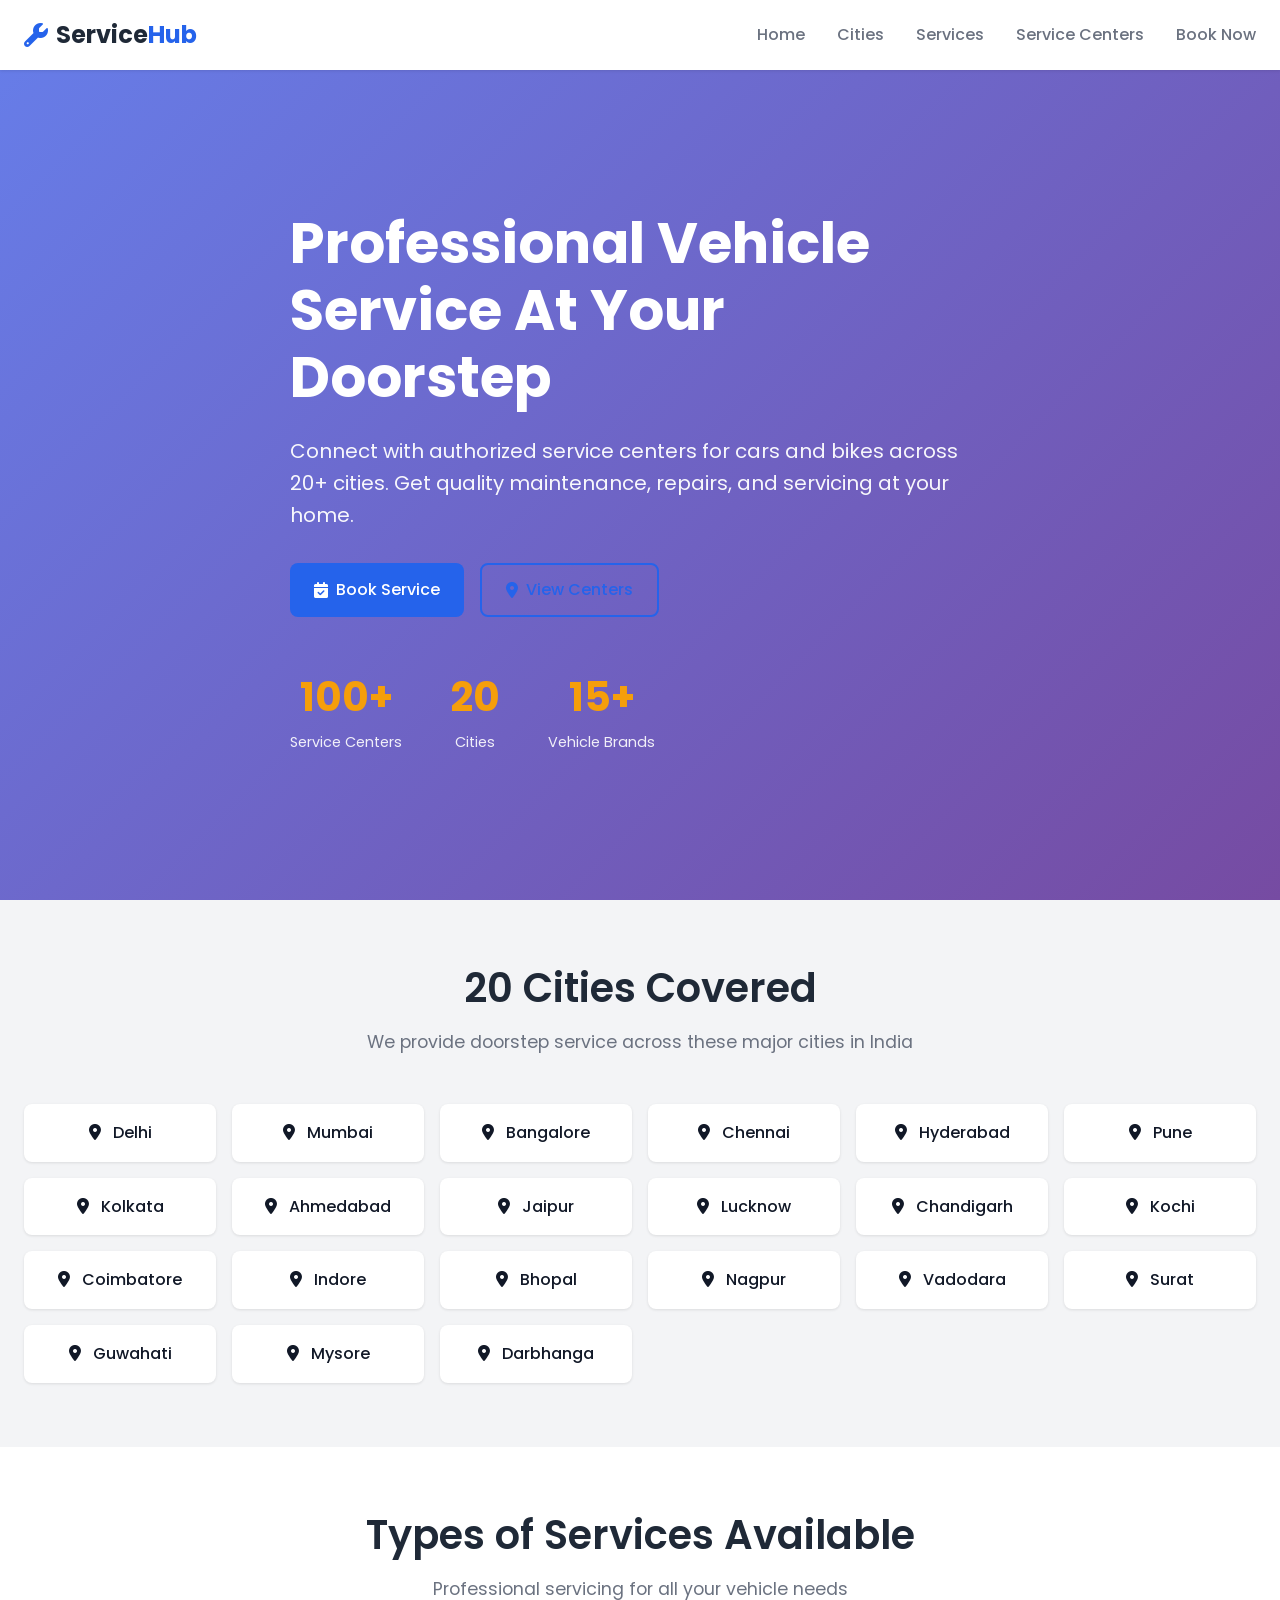
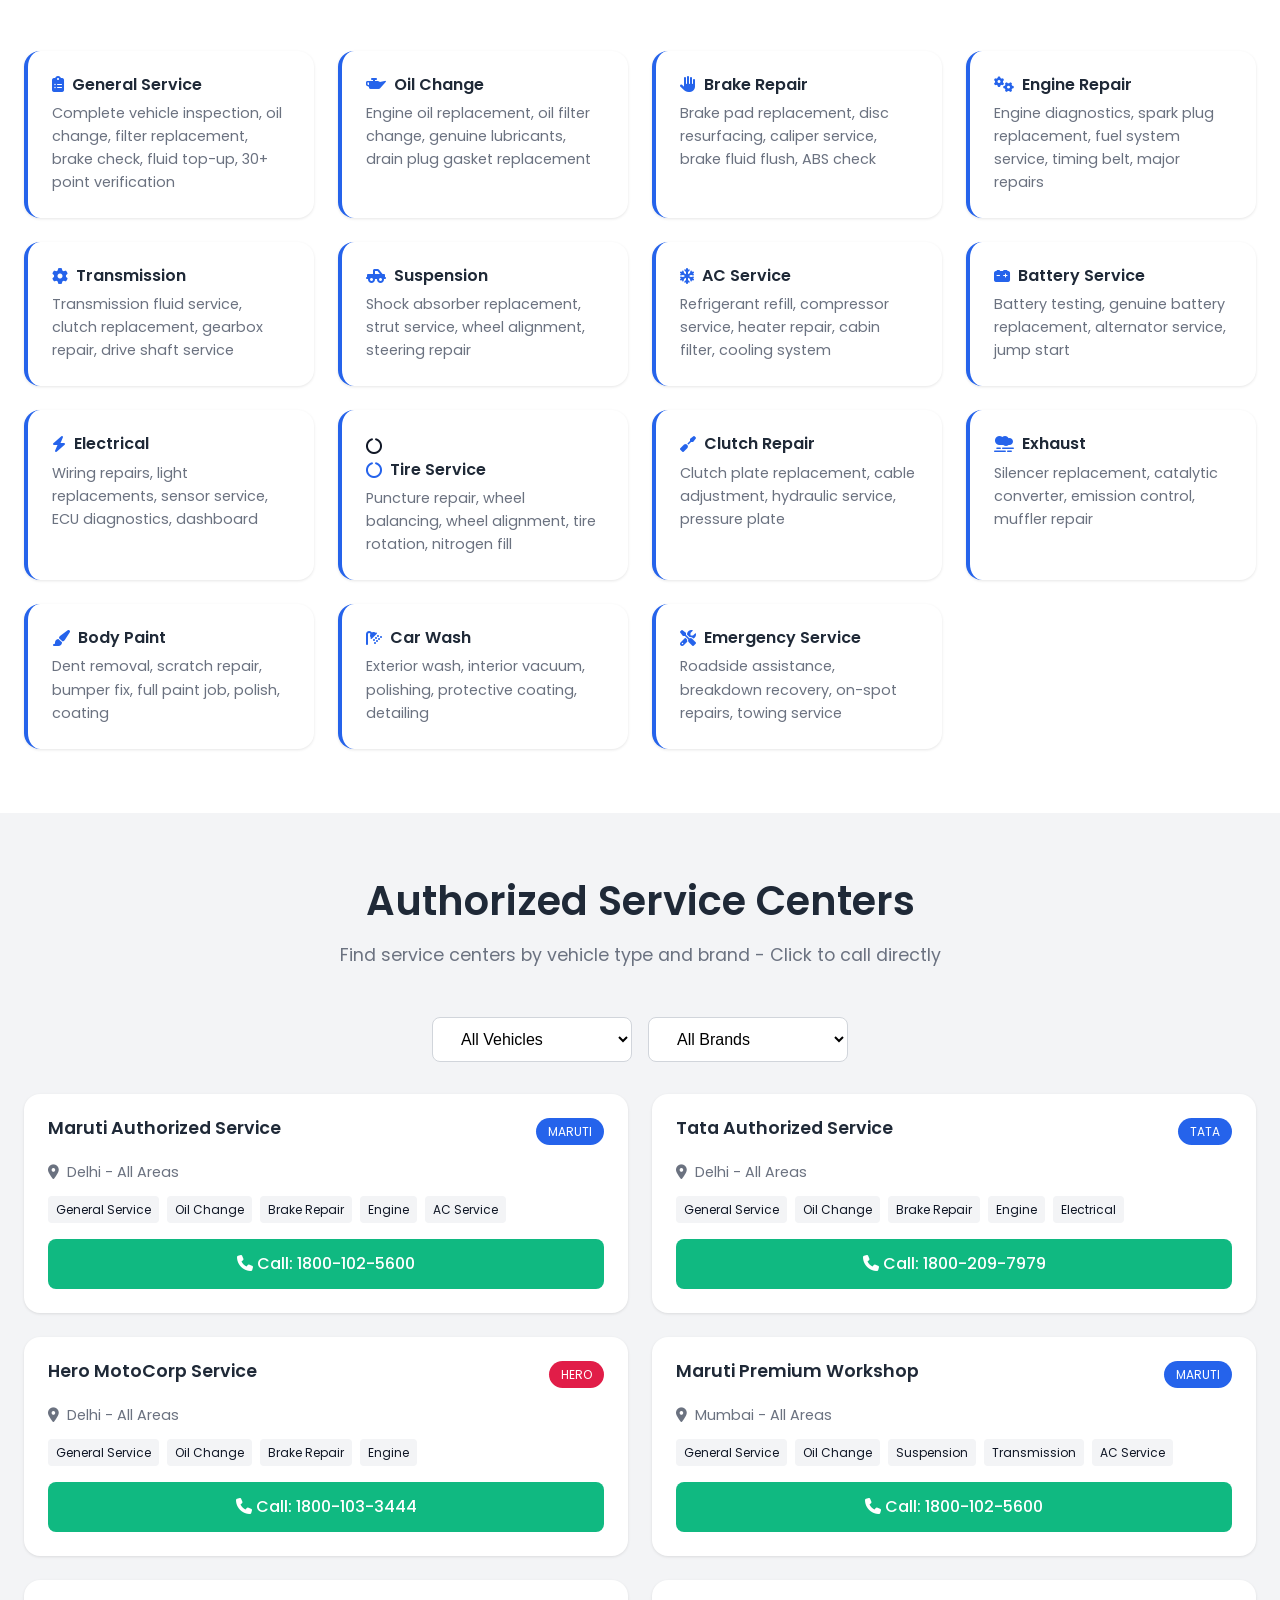
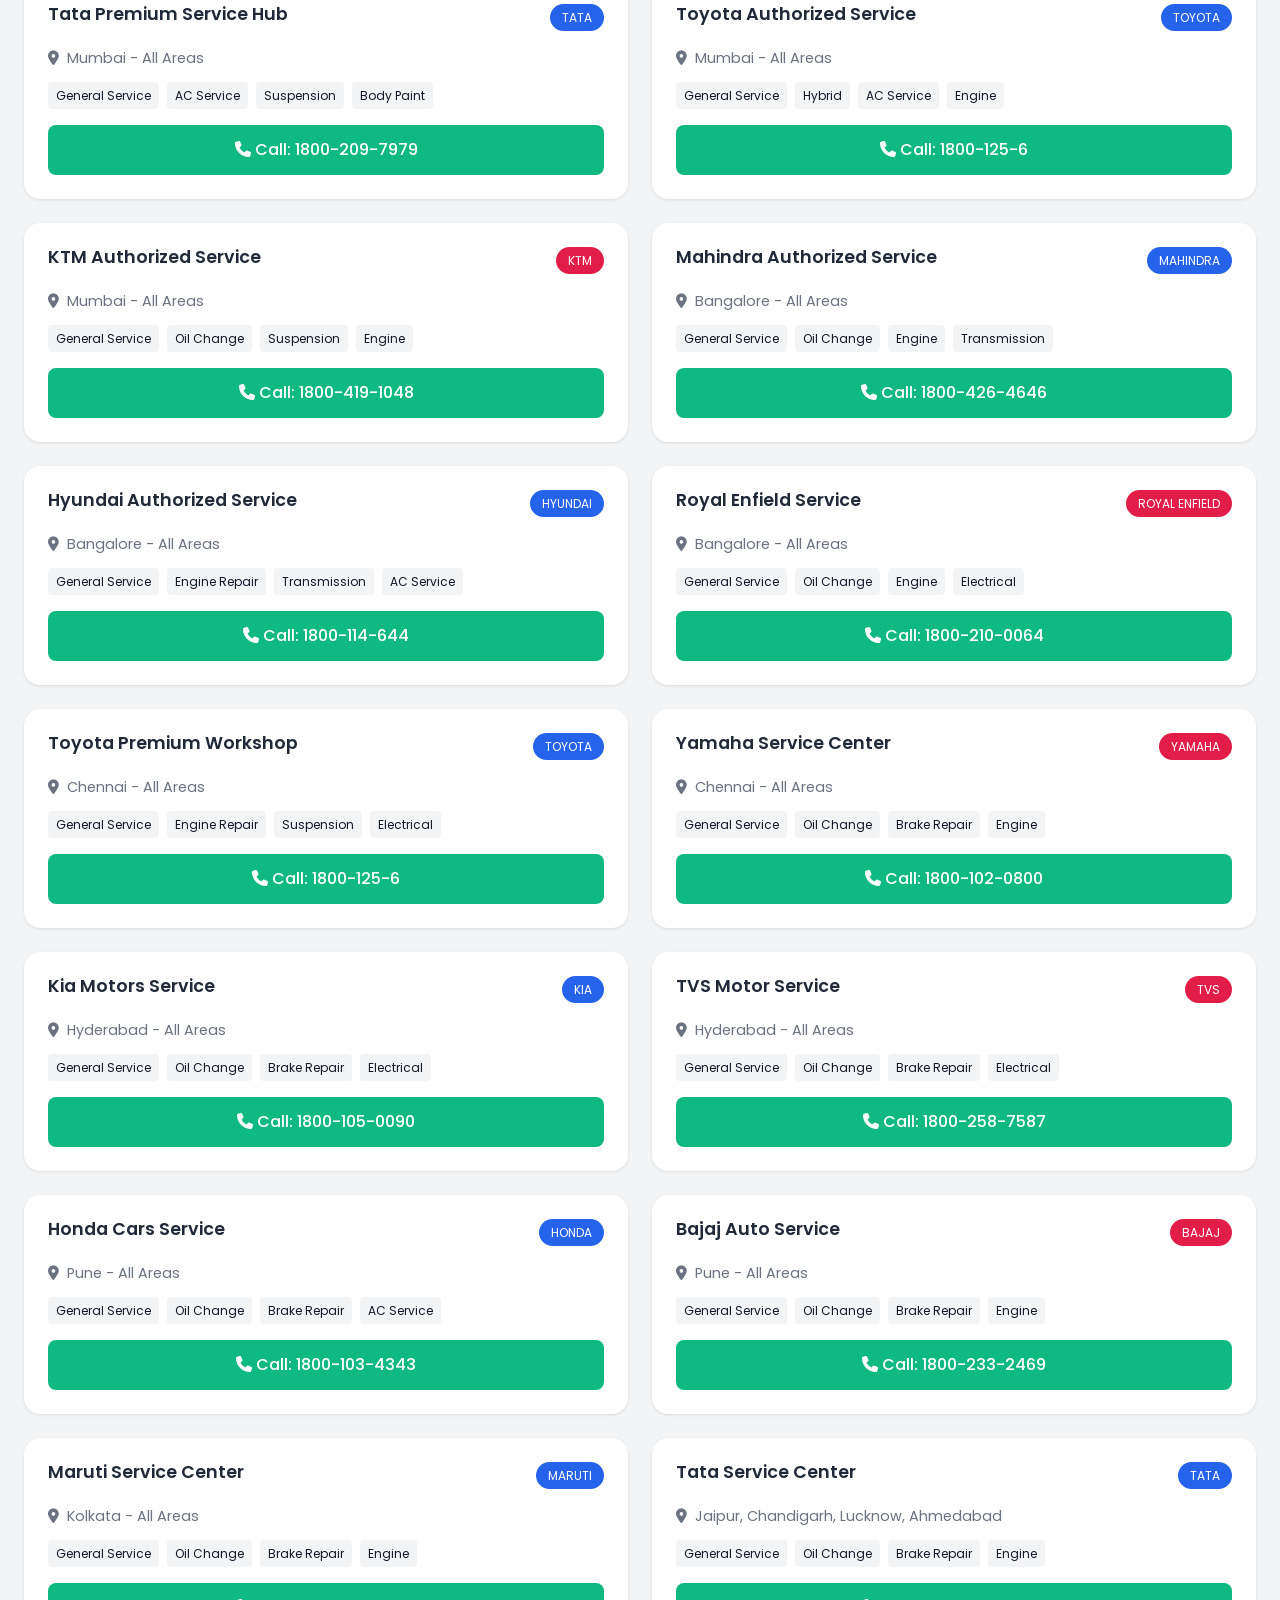
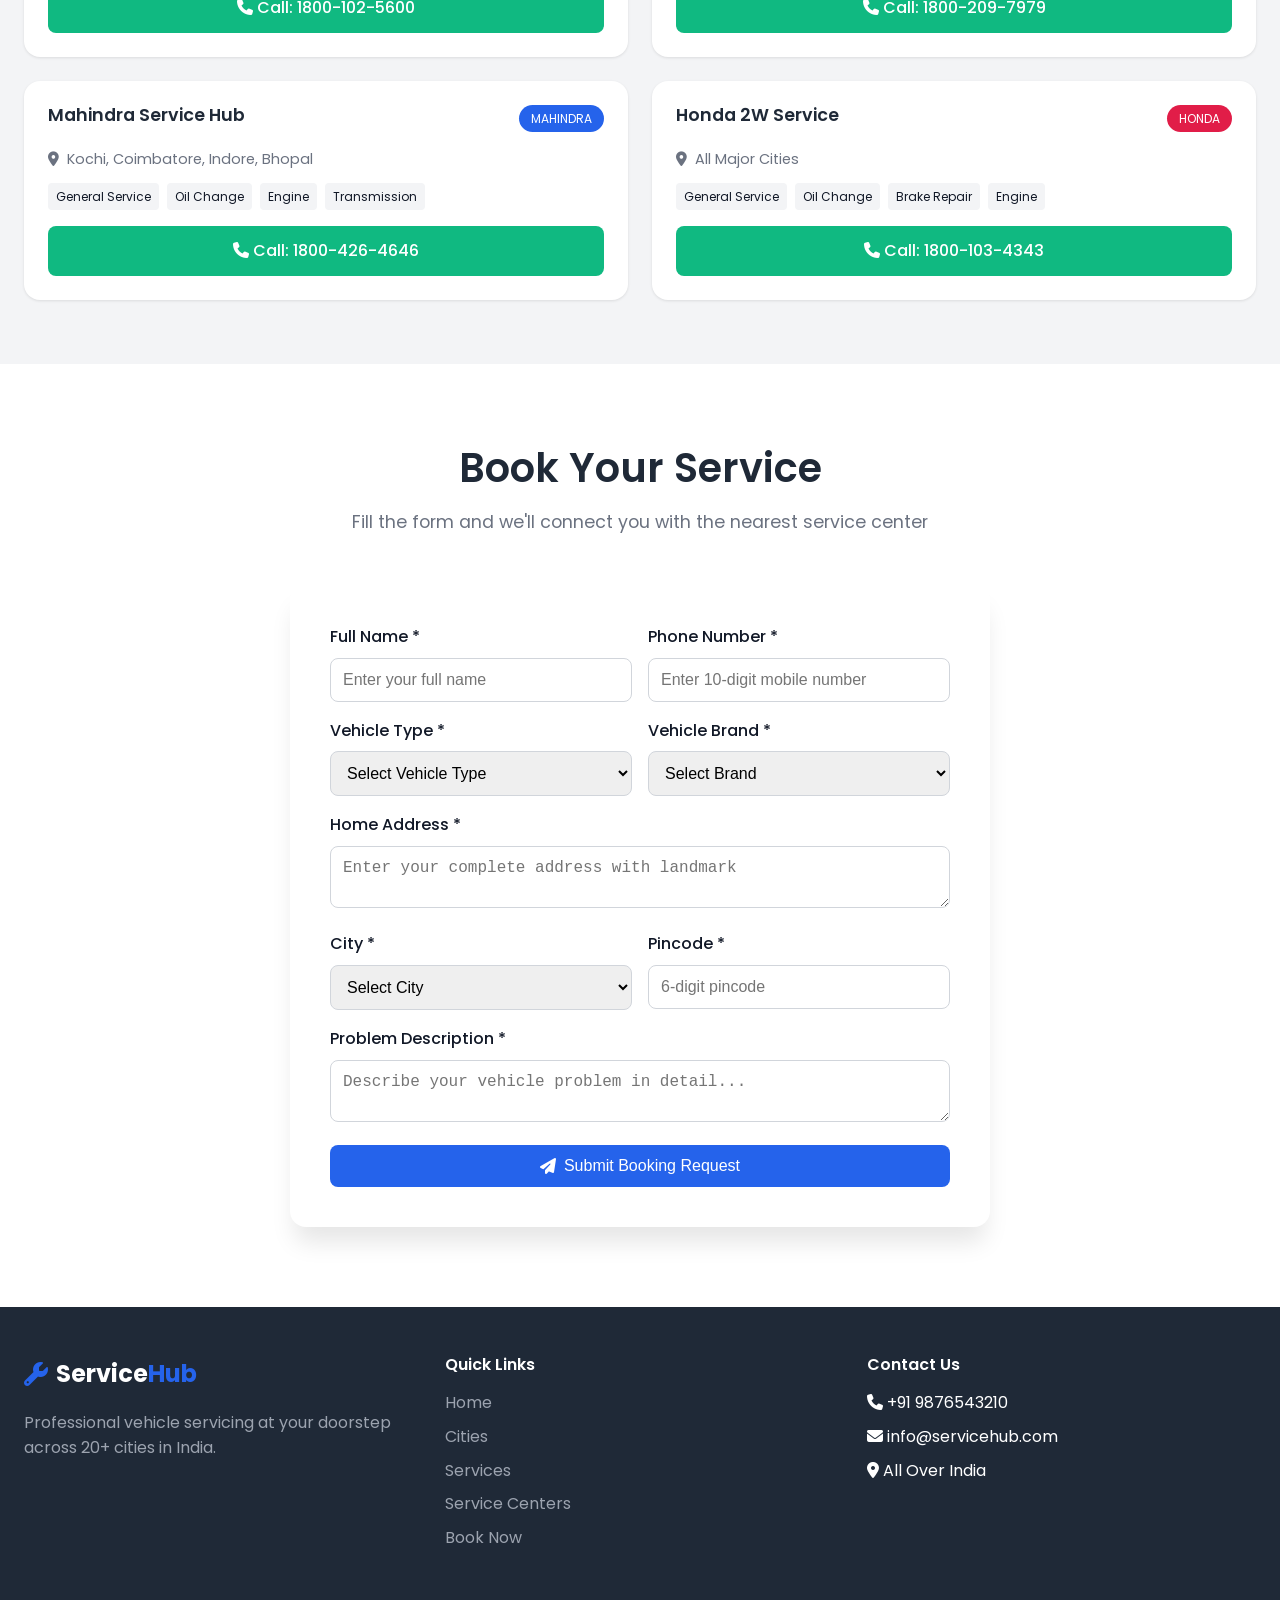
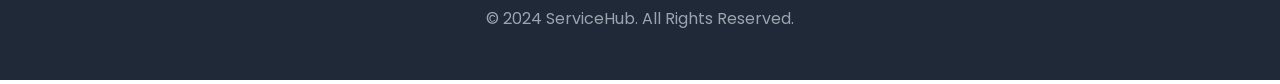
==== index.html @ a841d7cc "Add files via upload" ====
<!DOCTYPE html>
<html lang="en">
<head>
    <meta charset="UTF-8">
    <meta name="viewport" content="width=device-width, initial-scale=1.0">
    <title>Vehicle Service At Home | Professional Car & Bike Servicing</title>
    
    <!-- Google Fonts -->
    <link href="https://fonts.googleapis.com/css2?family=Poppins:wght@300;400;500;600;700&display=swap" rel="stylesheet">
    
    <!-- Font Awesome -->
    <link rel="stylesheet" href="https://cdnjs.cloudflare.com/ajax/libs/font-awesome/6.4.0/css/all.min.css">
    
    <style>
        :root {
            --primary-color: #2563eb;
            --primary-dark: #1d4ed8;
            --secondary-color: #10b981;
            --accent-color: #f59e0b;
            --dark-color: #1f2937;
            --gray-100: #f3f4f6;
            --gray-200: #e5e7eb;
            --gray-300: #d1d5db;
            --gray-400: #9ca3af;
            --gray-500: #6b7280;
            --text-color: #111827;
            --text-muted: #6b7280;
            --white: #ffffff;
            --shadow: 0 1px 3px 0 rgba(0, 0, 0, 0.1);
            --shadow-lg: 0 10px 15px -3px rgba(0, 0, 0, 0.1);
            --shadow-xl: 0 20px 25px -5px rgba(0, 0, 0, 0.1);
            --radius: 0.5rem;
            --radius-lg: 1rem;
        }

        * { margin: 0; padding: 0; box-sizing: border-box; }
        html { scroll-behavior: smooth; }
        body { font-family: 'Poppins', sans-serif; font-size: 16px; line-height: 1.6; color: var(--text-color); background: var(--white); }
        h1, h2, h3, h4 { font-weight: 600; line-height: 1.2; margin-bottom: 1rem; }
        p { margin-bottom: 1rem; }
        a { text-decoration: none; color: inherit; }
        ul { list-style: none; }
        .container { max-width: 1400px; margin: 0 auto; padding: 0 1.5rem; }

        /* Navigation */
        .navbar { position: fixed; top: 0; left: 0; right: 0; background: var(--white); box-shadow: var(--shadow); z-index: 1000; padding: 1rem 0; }
        .navbar .container { display: flex; justify-content: space-between; align-items: center; }
        .logo { display: flex; align-items: center; gap: 0.5rem; font-size: 1.5rem; font-weight: 700; color: var(--dark-color); }
        .logo i { color: var(--primary-color); }
        .logo .highlight { color: var(--primary-color); }
        .nav-links { display: flex; gap: 2rem; align-items: center; }
        .nav-links a { font-weight: 500; color: var(--gray-500); }
        .nav-links a:hover { color: var(--primary-color); }

        /* Buttons */
        .btn { display: inline-flex; align-items: center; justify-content: center; gap: 0.5rem; padding: 0.75rem 1.5rem; font-size: 1rem; font-weight: 500; border-radius: var(--radius); border: none; cursor: pointer; transition: all 0.3s ease; }
        .btn-primary { background: var(--primary-color); color: var(--white); }
        .btn-primary:hover { background: var(--primary-dark); }
        .btn-secondary { background: transparent; color: var(--primary-color); border: 2px solid var(--primary-color); }

        /* Hero */
        .hero { min-height: 100vh; display: flex; align-items: center; background: linear-gradient(135deg, #667eea 0%, #764ba2 100%); padding: 8rem 0 4rem; }
        .hero-content { max-width: 700px; color: var(--white); }
        .hero-content h1 { font-size: 3.5rem; font-weight: 700; margin-bottom: 1.5rem; }
        .hero-content p { font-size: 1.25rem; margin-bottom: 2rem; opacity: 0.95; }
        .hero-buttons { display: flex; gap: 1rem; margin-bottom: 3rem; }
        .hero-stats { display: flex; gap: 3rem; }
        .stat { text-align: center; }
        .stat-number { display: block; font-size: 2.5rem; font-weight: 700; color: var(--accent-color); }
        .stat-label { font-size: 0.9rem; opacity: 0.9; }

        /* Section Headers */
        .section-header { text-align: center; margin-bottom: 3rem; }
        .section-header h2 { font-size: 2.5rem; color: var(--dark-color); }
        .section-header p { font-size: 1.1rem; color: var(--text-muted); }

        /* Cities Section */
        .cities-section { padding: 4rem 0; background: var(--gray-100); }
        .cities-grid { display: grid; grid-template-columns: repeat(auto-fill, minmax(180px, 1fr)); gap: 1rem; }
        .city-tag { background: var(--white); padding: 1rem; border-radius: var(--radius); text-align: center; font-weight: 500; box-shadow: var(--shadow); transition: all 0.3s; }
        .city-tag:hover { transform: translateY(-3px); box-shadow: var(--shadow-lg); color: var(--primary-color); }
        .city-tag i { margin-right: 0.5rem; }

        /* Services Section */
        .services-section { padding: 4rem 0; }
        .services-grid { display: grid; grid-template-columns: repeat(auto-fill, minmax(280px, 1fr)); gap: 1.5rem; }
        .service-card { background: var(--white); padding: 1.5rem; border-radius: var(--radius-lg); box-shadow: var(--shadow); border-left: 4px solid var(--primary-color); }
        .service-card h4 { display: flex; align-items: center; gap: 0.5rem; color: var(--dark-color); margin-bottom: 0.5rem; }
        .service-card h4 i { color: var(--primary-color); }
        .service-card p { color: var(--text-muted); font-size: 0.9rem; margin: 0; }

        /* Service Centers */
        .service-centers { padding: 4rem 0; background: var(--gray-100); }
        .filter-container { display: flex; justify-content: center; gap: 1rem; margin-bottom: 2rem; flex-wrap: wrap; }
        .filter-select { padding: 0.75rem 1.5rem; border: 1px solid var(--gray-300); border-radius: var(--radius); font-size: 1rem; background: var(--white); min-width: 200px; }
        .center-grid { display: grid; grid-template-columns: repeat(auto-fill, minmax(400px, 1fr)); gap: 1.5rem; }
        .center-card { background: var(--white); padding: 1.5rem; border-radius: var(--radius-lg); box-shadow: var(--shadow); }
        .center-card .header { display: flex; justify-content: space-between; align-items: start; margin-bottom: 1rem; }
        .center-card h4 { font-size: 1.1rem; color: var(--dark-color); margin: 0; }
        .brand-tag { background: var(--primary-color); color: white; padding: 0.25rem 0.75rem; border-radius: 1rem; font-size: 0.75rem; }
        .brand-tag.bike { background: #e11d48; }
        .center-card .location { color: var(--text-muted); font-size: 0.9rem; margin-bottom: 0.75rem; display: flex; align-items: center; gap: 0.5rem; }
        .center-card .services { display: flex; flex-wrap: wrap; gap: 0.5rem; margin: 0.75rem 0; }
        .center-card .service-tag { background: var(--gray-100); padding: 0.25rem 0.5rem; border-radius: 0.25rem; font-size: 0.75rem; color: var(--gray-600); }
        .center-card .contact-btn { display: block; margin-top: 1rem; padding: 0.75rem; text-align: center; background: var(--secondary-color); color: white; border-radius: var(--radius); font-weight: 500; }
        .center-card .contact-btn:hover { background: #059669; }

        /* Booking Section */
        .booking-section { padding: 5rem 0; }
        .booking-form { background: var(--white); padding: 2.5rem; border-radius: var(--radius-lg); box-shadow: var(--shadow-xl); max-width: 700px; margin: 0 auto; }
        .form-row { display: grid; grid-template-columns: repeat(2, 1fr); gap: 1rem; }
        .form-group { margin-bottom: 1rem; }
        .form-group.full { grid-column: span 2; }
        .form-group label { display: block; margin-bottom: 0.5rem; font-weight: 500; }
        .form-group input, .form-group select, .form-group textarea { width: 100%; padding: 0.75rem; border: 1px solid var(--gray-300); border-radius: var(--radius); font-size: 1rem; }
        .form-group input:focus, .form-group select:focus, .form-group textarea:focus { outline: none; border-color: var(--primary-color); }

        /* Footer */
        .footer { background: var(--dark-color); color: var(--white); padding: 3rem 0 1rem; }
        .footer-grid { display: grid; grid-template-columns: repeat(auto-fit, minmax(250px, 1fr)); gap: 2rem; margin-bottom: 2rem; }
        .footer h4 { margin-bottom: 1rem; }
        .footer ul li { margin-bottom: 0.5rem; }
        .footer ul li a { color: var(--gray-400); }
        .footer ul li a:hover { color: var(--primary-color); }
        .footer-bottom { border-top: 1px solid var(--gray-700); padding: 1rem 0; text-align: center; color: var(--gray-400); }

        @media (max-width: 768px) {
            .hero-content h1 { font-size: 2rem; }
            .hero-buttons { flex-direction: column; }
            .hero-stats { flex-direction: column; gap: 1.5rem; }
            .nav-links { display: none; }
            .center-grid { grid-template-columns: 1fr; }
            .form-row { grid-template-columns: 1fr; }
            .form-group.full { grid-column: span 1; }
        }
    </style>
</head>
<body>
    <!-- Navigation -->
    <nav class="navbar">
        <div class="container">
            <div class="logo">
                <i class="fas fa-wrench"></i>
                <span>Service<span class="highlight">Hub</span></span>
            </div>
            <ul class="nav-links">
                <li><a href="#home">Home</a></li>
                <li><a href="#cities">Cities</a></li>
                <li><a href="#services">Services</a></li>
                <li><a href="#centers">Service Centers</a></li>
                <li><a href="#booking">Book Now</a></li>
            </ul>
        </div>
    </nav>

    <!-- Hero Section -->
    <section class="hero" id="home">
        <div class="container">
            <div class="hero-content">
                <h1>Professional Vehicle Service <span class="highlight">At Your Doorstep</span></h1>
                <p>Connect with authorized service centers for cars and bikes across 20+ cities. Get quality maintenance, repairs, and servicing at your home.</p>
                <div class="hero-buttons">
                    <a href="#booking" class="btn btn-primary"><i class="fas fa-calendar-check"></i> Book Service</a>
                    <a href="#centers" class="btn btn-secondary"><i class="fas fa-map-marker-alt"></i> View Centers</a>
                </div>
                <div class="hero-stats">
                    <div class="stat"><span class="stat-number">100+</span><span class="stat-label">Service Centers</span></div>
                    <div class="stat"><span class="stat-number">20</span><span class="stat-label">Cities</span></div>
                    <div class="stat"><span class="stat-number">15+</span><span class="stat-label">Vehicle Brands</span></div>
                </div>
            </div>
        </div>
    </section>

    <!-- Cities Section -->
    <section class="cities-section" id="cities">
        <div class="container">
            <div class="section-header">
                <h2>20 Cities Covered</h2>
                <p>We provide doorstep service across these major cities in India</p>
            </div>
            <div class="cities-grid">
                <div class="city-tag"><i class="fas fa-map-marker-alt"></i> Delhi</div>
                <div class="city-tag"><i class="fas fa-map-marker-alt"></i> Mumbai</div>
                <div class="city-tag"><i class="fas fa-map-marker-alt"></i> Bangalore</div>
                <div class="city-tag"><i class="fas fa-map-marker-alt"></i> Chennai</div>
                <div class="city-tag"><i class="fas fa-map-marker-alt"></i> Hyderabad</div>
                <div class="city-tag"><i class="fas fa-map-marker-alt"></i> Pune</div>
                <div class="city-tag"><i class="fas fa-map-marker-alt"></i> Kolkata</div>
                <div class="city-tag"><i class="fas fa-map-marker-alt"></i> Ahmedabad</div>
                <div class="city-tag"><i class="fas fa-map-marker-alt"></i> Jaipur</div>
                <div class="city-tag"><i class="fas fa-map-marker-alt"></i> Lucknow</div>
                <div class="city-tag"><i class="fas fa-map-marker-alt"></i> Chandigarh</div>
                <div class="city-tag"><i class="fas fa-map-marker-alt"></i> Kochi</div>
                <div class="city-tag"><i class="fas fa-map-marker-alt"></i> Coimbatore</div>
                <div class="city-tag"><i class="fas fa-map-marker-alt"></i> Indore</div>
                <div class="city-tag"><i class="fas fa-map-marker-alt"></i> Bhopal</div>
                <div class="city-tag"><i class="fas fa-map-marker-alt"></i> Nagpur</div>
                <div class="city-tag"><i class="fas fa-map-marker-alt"></i> Vadodara</div>
                <div class="city-tag"><i class="fas fa-map-marker-alt"></i> Surat</div>
                <div class="city-tag"><i class="fas fa-map-marker-alt"></i> Guwahati</div>
<div class="city-tag"><i class="fas fa-map-marker-alt"></i> Mysore</div>
                <div class="city-tag"><i class="fas fa-map-marker-alt"></i> Darbhanga</div>
            </div>
        </div>
    </section>

    <!-- Services Section -->
    <section class="services-section" id="services">
        <div class="container">
            <div class="section-header">
                <h2>Types of Services Available</h2>
                <p>Professional servicing for all your vehicle needs</p>
            </div>
            <div class="services-grid">
                <div class="service-card">
                    <h4><i class="fas fa-clipboard-list"></i> General Service</h4>
                    <p>Complete vehicle inspection, oil change, filter replacement, brake check, fluid top-up, 30+ point verification</p>
                </div>
                <div class="service-card">
                    <h4><i class="fas fa-oil-can"></i> Oil Change</h4>
                    <p>Engine oil replacement, oil filter change, genuine lubricants, drain plug gasket replacement</p>
                </div>
                <div class="service-card">
                    <h4><i class="fas fa-hand-paper"></i> Brake Repair</h4>
                    <p>Brake pad replacement, disc resurfacing, caliper service, brake fluid flush, ABS check</p>
                </div>
                <div class="service-card">
                    <h4><i class="fas fa-cogs"></i> Engine Repair</h4>
                    <p>Engine diagnostics, spark plug replacement, fuel system service, timing belt, major repairs</p>
                </div>
                <div class="service-card">
                    <h4><i class="fas fa-cog"></i> Transmission</h4>
                    <p>Transmission fluid service, clutch replacement, gearbox repair, drive shaft service</p>
                </div>
                <div class="service-card">
                    <h4><i class="fas fa-truck-pickup"></i> Suspension</h4>
                    <p>Shock absorber replacement, strut service, wheel alignment, steering repair</p>
                </div>
                <div class="service-card">
                    <h4><i class="fas fa-snowflake"></i> AC Service</h4>
                    <p>Refrigerant refill, compressor service, heater repair, cabin filter, cooling system</p>
                </div>
                <div class="service-card">
                    <h4><i class="fas fa-car-battery"></i> Battery Service</h4>
                    <p>Battery testing, genuine battery replacement, alternator service, jump start</p>
                </div>
                <div class="service-card">
                    <h4><i class="fas fa-bolt"></i> Electrical</h4>
                    <p>Wiring repairs, light replacements, sensor service, ECU diagnostics, dashboard</p>
                </div>
                <div class="service-card">
                    <i class="fas fa-circle-notch"></i>
                    <h4><i class="fas fa-circle-notch"></i> Tire Service</h4>
                    <p>Puncture repair, wheel balancing, wheel alignment, tire rotation, nitrogen fill</p>
                </div>
                <div class="service-card">
                    <h4><i class="fas fa-screwdriver"></i> Clutch Repair</h4>
                    <p>Clutch plate replacement, cable adjustment, hydraulic service, pressure plate</p>
                </div>
                <div class="service-card">
                    <h4><i class="fas fa-smog"></i> Exhaust</h4>
                    <p>Silencer replacement, catalytic converter, emission control, muffler repair</p>
                </div>
                <div class="service-card">
                    <h4><i class="fas fa-paint-brush"></i> Body Paint</h4>
                    <p>Dent removal, scratch repair, bumper fix, full paint job, polish, coating</p>
                </div>
                <div class="service-card">
                    <h4><i class="fas fa-shower"></i> Car Wash</h4>
                    <p>Exterior wash, interior vacuum, polishing, protective coating, detailing</p>
                </div>
                <div class="service-card">
                    <h4><i class="fas fa-tools"></i> Emergency Service</h4>
                    <p>Roadside assistance, breakdown recovery, on-spot repairs, towing service</p>
                </div>
            </div>
        </div>
    </section>

    <!-- Service Centers Section -->
    <section class="service-centers" id="centers">
        <div class="container">
            <div class="section-header">
                <h2>Authorized Service Centers</h2>
                <p>Find service centers by vehicle type and brand - Click to call directly</p>
            </div>
            
            <div class="filter-container">
                <select id="vehicleFilter" class="filter-select" onchange="filterCenters()">
                    <option value="all">All Vehicles</option>
                    <option value="car">Cars</option>
                    <option value="bike">Bikes</option>
                </select>
                <select id="brandFilter" class="filter-select" onchange="filterCenters()">
                    <option value="all">All Brands</option>
                    <option value="maruti">Maruti Suzuki</option>
                    <option value="tata">Tata Motors</option>
                    <option value="mahindra">Mahindra</option>
                    <option value="toyota">Toyota</option>
                    <option value="honda_car">Honda</option>
                    <option value="hyundai">Hyundai</option>
                    <option value="kia">Kia</option>
                    <option value="hero">Hero</option>
                    <option value="honda_bike">Honda 2W</option>
                    <option value="yamaha">Yamaha</option>
                    <option value="tvs">TVS</option>
                    <option value="bajaj">Bajaj</option>
                    <option value="ktm">KTM</option>
                    <option value="royal_enfield">Royal Enfield</option>
                </select>
            </div>

            <div class="center-grid" id="CenterGrid">
                <!-- Delhi Centers -->
                <div class="center-card" data-type="car" data-brand="maruti">
                    <div class="header">
                        <h4>Maruti Authorized Service</h4>
                        <span class="brand-tag">MARUTI</span>
                    </div>
                    <div class="location"><i class="fas fa-map-marker-alt"></i> Delhi - All Areas</div>
                    <div class="services">
                        <span class="service-tag">General Service</span>
                        <span class="service-tag">Oil Change</span>
                        <span class="service-tag">Brake Repair</span>
                        <span class="service-tag">Engine</span>
                        <span class="service-tag">AC Service</span>
                    </div>
                    <a href="tel:18001025600" class="contact-btn"><i class="fas fa-phone"></i> Call: 1800-102-5600</a>
                </div>

                <div class="center-card" data-type="car" data-brand="tata">
                    <div class="header">
                        <h4>Tata Authorized Service</h4>
                        <span class="brand-tag">TATA</span>
                    </div>
                    <div class="location"><i class="fas fa-map-marker-alt"></i> Delhi - All Areas</div>
                    <div class="services">
                        <span class="service-tag">General Service</span>
                        <span class="service-tag">Oil Change</span>
                        <span class="service-tag">Brake Repair</span>
                        <span class="service-tag">Engine</span>
                        <span class="service-tag">Electrical</span>
                    </div>
                    <a href="tel:18002097979" class="contact-btn"><i class="fas fa-phone"></i> Call: 1800-209-7979</a>
                </div>

                <div class="center-card" data-type="bike" data-brand="hero">
                    <div class="header">
                        <h4>Hero MotoCorp Service</h4>
                        <span class="brand-tag bike">HERO</span>
                    </div>
                    <div class="location"><i class="fas fa-map-marker-alt"></i> Delhi - All Areas</div>
                    <div class="services">
                        <span class="service-tag">General Service</span>
                        <span class="service-tag">Oil Change</span>
                        <span class="service-tag">Brake Repair</span>
                        <span class="service-tag">Engine</span>
                    </div>
                    <a href="tel:18001033444" class="contact-btn"><i class="fas fa-phone"></i> Call: 1800-103-3444</a>
                </div>

                <!-- Mumbai Centers -->
                <div class="center-card" data-type="car" data-brand="maruti">
                    <div class="header">
                        <h4>Maruti Premium Workshop</h4>
                        <span class="brand-tag">MARUTI</span>
                    </div>
                    <div class="location"><i class="fas fa-map-marker-alt"></i> Mumbai - All Areas</div>
                    <div class="services">
                        <span class="service-tag">General Service</span>
                        <span class="service-tag">Oil Change</span>
                        <span class="service-tag">Suspension</span>
                        <span class="service-tag">Transmission</span>
                        <span class="service-tag">AC Service</span>
                    </div>
                    <a href="tel:18001025600" class="contact-btn"><i class="fas fa-phone"></i> Call: 1800-102-5600</a>
                </div>

                <div class="center-card" data-type="car" data-brand="tata">
                    <div class="header">
                        <h4>Tata Premium Service Hub</h4>
                        <span class="brand-tag">TATA</span>
                    </div>
                    <div class="location"><i class="fas fa-map-marker-alt"></i> Mumbai - All Areas</div>
                    <div class="services">
                        <span class="service-tag">General Service</span>
                        <span class="service-tag">AC Service</span>
                        <span class="service-tag">Suspension</span>
                        <span class="service-tag">Body Paint</span>
                    </div>
                    <a href="tel:18002097979" class="contact-btn"><i class="fas fa-phone"></i> Call: 1800-209-7979</a>
                </div>

                <div class="center-card" data-type="car" data-brand="toyota">
                    <div class="header">
                        <h4>Toyota Authorized Service</h4>
                        <span class="brand-tag">TOYOTA</span>
                    </div>
                    <div class="location"><i class="fas fa-map-marker-alt"></i> Mumbai - All Areas</div>
                    <div class="services">
                        <span class="service-tag">General Service</span>
                        <span class="service-tag">Hybrid</span>
                        <span class="service-tag">AC Service</span>
                        <span class="service-tag">Engine</span>
                    </div>
                    <a href="tel:18001256" class="contact-btn"><i class="fas fa-phone"></i> Call: 1800-125-6</a>
                </div>

                <div class="center-card" data-type="bike" data-brand="ktm">
                    <div class="header">
                        <h4>KTM Authorized Service</h4>
                        <span class="brand-tag bike">KTM</span>
                    </div>
                    <div class="location"><i class="fas fa-map-marker-alt"></i> Mumbai - All Areas</div>
                    <div class="services">
                        <span class="service-tag">General Service</span>
                        <span class="service-tag">Oil Change</span>
                        <span class="service-tag">Suspension</span>
                        <span class="service-tag">Engine</span>
                    </div>
                    <a href="tel:18004191048" class="contact-btn"><i class="fas fa-phone"></i> Call: 1800-419-1048</a>
                </div>

                <!-- Bangalore Centers -->
                <div class="center-card" data-type="car" data-brand="mahindra">
                    <div class="header">
                        <h4>Mahindra Authorized Service</h4>
                        <span class="brand-tag">MAHINDRA</span>
                    </div>
                    <div class="location"><i class="fas fa-map-marker-alt"></i> Bangalore - All Areas</div>
                    <div class="services">
                        <span class="service-tag">General Service</span>
                        <span class="service-tag">Oil Change</span>
                        <span class="service-tag">Engine</span>
                        <span class="service-tag">Transmission</span>
                    </div>
                    <a href="tel:18004264646" class="contact-btn"><i class="fas fa-phone"></i> Call: 1800-426-4646</a>
                </div>

                <div class="center-card" data-type="car" data-brand="hyundai">
                    <div class="header">
                        <h4>Hyundai Authorized Service</h4>
                        <span class="brand-tag">HYUNDAI</span>
                    </div>
                    <div class="location"><i class="fas fa-map-marker-alt"></i> Bangalore - All Areas</div>
                    <div class="services">
                        <span class="service-tag">General Service</span>
                        <span class="service-tag">Engine Repair</span>
                        <span class="service-tag">Transmission</span>
                        <span class="service-tag">AC Service</span>
                    </div>
                    <a href="tel:1800114644" class="contact-btn"><i class="fas fa-phone"></i> Call: 1800-114-644</a>
                </div>

                <div class="center-card" data-type="bike" data-brand="royal_enfield">
                    <div class="header">
                        <h4>Royal Enfield Service</h4>
                        <span class="brand-tag bike">ROYAL ENFIELD</span>
                    </div>
                    <div class="location"><i class="fas fa-map-marker-alt"></i> Bangalore - All Areas</div>
                    <div class="services">
                        <span class="service-tag">General Service</span>
                        <span class="service-tag">Oil Change</span>
                        <span class="service-tag">Engine</span>
                        <span class="service-tag">Electrical</span>
                    </div>
                    <a href="tel:18002100064" class="contact-btn"><i class="fas fa-phone"></i> Call: 1800-210-0064</a>
                </div>

                <!-- Chennai Centers -->
                <div class="center-card" data-type="car" data-brand="toyota">
                    <div class="header">
                        <h4>Toyota Premium Workshop</h4>
                        <span class="brand-tag">TOYOTA</span>
                    </div>
                    <div class="location"><i class="fas fa-map-marker-alt"></i> Chennai - All Areas</div>
                    <div class="services">
                        <span class="service-tag">General Service</span>
                        <span class="service-tag">Engine Repair</span>
                        <span class="service-tag">Suspension</span>
                        <span class="service-tag">Electrical</span>
                    </div>
                    <a href="tel:18001256" class="contact-btn"><i class="fas fa-phone"></i> Call: 1800-125-6</a>
                </div>

                <div class="center-card" data-type="bike" data-brand="yamaha">
                    <div class="header">
                        <h4>Yamaha Service Center</h4>
                        <span class="brand-tag bike">YAMAHA</span>
                    </div>
                    <div class="location"><i class="fas fa-map-marker-alt"></i> Chennai - All Areas</div>
                    <div class="services">
                        <span class="service-tag">General Service</span>
                        <span class="service-tag">Oil Change</span>
                        <span class="service-tag">Brake Repair</span>
                        <span class="service-tag">Engine</span>
                    </div>
                    <a href="tel:18001020800" class="contact-btn"><i class="fas fa-phone"></i> Call: 1800-102-0800</a>
                </div>

                <!-- Hyderabad Centers -->
                <div class="center-card" data-type="car" data-brand="kia">
                    <div class="header">
                        <h4>Kia Motors Service</h4>
                        <span class="brand-tag">KIA</span>
                    </div>
                    <div class="location"><i class="fas fa-map-marker-alt"></i> Hyderabad - All Areas</div>
                    <div class="services">
                        <span class="service-tag">General Service</span>
                        <span class="service-tag">Oil Change</span>
                        <span class="service-tag">Brake Repair</span>
                        <span class="service-tag">Electrical</span>
                    </div>
                    <a href="tel:18001050090" class="contact-btn"><i class="fas fa-phone"></i> Call: 1800-105-0090</a>
                </div>

                <div class="center-card" data-type="bike" data-brand="tvs">
                    <div class="header">
                        <h4>TVS Motor Service</h4>
                        <span class="brand-tag bike">TVS</span>
                    </div>
                    <div class="location"><i class="fas fa-map-marker-alt"></i> Hyderabad - All Areas</div>
                    <div class="services">
                        <span class="service-tag">General Service</span>
                        <span class="service-tag">Oil Change</span>
                        <span class="service-tag">Brake Repair</span>
                        <span class="service-tag">Electrical</span>
                    </div>
                    <a href="tel:18002587587" class="contact-btn"><i class="fas fa-phone"></i> Call: 1800-258-7587</a>
                </div>

                <!-- Pune Centers -->
                <div class="center-card" data-type="car" data-brand="honda_car">
                    <div class="header">
                        <h4>Honda Cars Service</h4>
                        <span class="brand-tag">HONDA</span>
                    </div>
                    <div class="location"><i class="fas fa-map-marker-alt"></i> Pune - All Areas</div>
                    <div class="services">
                        <span class="service-tag">General Service</span>
                        <span class="service-tag">Oil Change</span>
                        <span class="service-tag">Brake Repair</span>
                        <span class="service-tag">AC Service</span>
                    </div>
                    <a href="tel:18001034343" class="contact-btn"><i class="fas fa-phone"></i> Call: 1800-103-4343</a>
                </div>

                <div class="center-card" data-type="bike" data-brand="bajaj">
                    <div class="header">
                        <h4>Bajaj Auto Service</h4>
                        <span class="brand-tag bike">BAJAJ</span>
                    </div>
                    <div class="location"><i class="fas fa-map-marker-alt"></i> Pune - All Areas</div>
                    <div class="services">
                        <span class="service-tag">General Service</span>
                        <span class="service-tag">Oil Change</span>
                        <span class="service-tag">Brake Repair</span>
                        <span class="service-tag">Engine</span>
                    </div>
                    <a href="tel:18002332469" class="contact-btn"><i class="fas fa-phone"></i> Call: 1800-233-2469</a>
                </div>

                <!-- Kolkata Center -->
                <div class="center-card" data-type="car" data-brand="maruti">
                    <div class="header">
                        <h4>Maruti Service Center</h4>
                        <span class="brand-tag">MARUTI</span>
                    </div>
                    <div class="location"><i class="fas fa-map-marker-alt"></i> Kolkata - All Areas</div>
                    <div class="services">
                        <span class="service-tag">General Service</span>
                        <span class="service-tag">Oil Change</span>
                        <span class="service-tag">Brake Repair</span>
                        <span class="service-tag">Engine</span>
                    </div>
                    <a href="tel:18001025600" class="contact-btn"><i class="fas fa-phone"></i> Call: 1800-102-5600</a>
                </div>

                <!-- More Cities - Additional Centers -->
                <div class="center-card" data-type="car" data-brand="tata">
                    <div class="header">
                        <h4>Tata Service Center</h4>
                        <span class="brand-tag">TATA</span>
                    </div>
                    <div class="location"><i class="fas fa-map-marker-alt"></i> Jaipur, Chandigarh, Lucknow, Ahmedabad</div>
                    <div class="services">
                        <span class="service-tag">General Service</span>
                        <span class="service-tag">Oil Change</span>
                        <span class="service-tag">Brake Repair</span>
                        <span class="service-tag">Engine</span>
                    </div>
                    <a href="tel:18002097979" class="contact-btn"><i class="fas fa-phone"></i> Call: 1800-209-7979</a>
                </div>

                <div class="center-card" data-type="car" data-brand="mahindra">
                    <div class="header">
                        <h4>Mahindra Service Hub</h4>
                        <span class="brand-tag">MAHINDRA</span>
                    </div>
                    <div class="location"><i class="fas fa-map-marker-alt"></i> Kochi, Coimbatore, Indore, Bhopal</div>
                    <div class="services">
                        <span class="service-tag">General Service</span>
                        <span class="service-tag">Oil Change</span>
                        <span class="service-tag">Engine</span>
                        <span class="service-tag">Transmission</span>
                    </div>
                    <a href="tel:18004264646" class="contact-btn"><i class="fas fa-phone"></i> Call: 1800-426-4646</a>
                </div>

                <div class="center-card" data-type="bike" data-brand="honda_bike">
                    <div class="header">
                        <h4>Honda 2W Service</h4>
                        <span class="brand-tag bike">HONDA</span>
                    </div>
                    <div class="location"><i class="fas fa-map-marker-alt"></i> All Major Cities</div>
                    <div class="services">
                        <span class="service-tag">General Service</span>
                        <span class="service-tag">Oil Change</span>
                        <span class="service-tag">Brake Repair</span>
                        <span class="service-tag">Engine</span>
                    </div>
                    <a href="tel:18001034343" class="contact-btn"><i class="fas fa-phone"></i> Call: 1800-103-4343</a>
                </div>
            </div>
        </div>
    </section>

    <!-- Booking Section -->
    <section class="booking-section" id="booking">
        <div class="container">
            <div class="section-header">
                <h2>Book Your Service</h2>
                <p>Fill the form and we'll connect you with the nearest service center</p>
            </div>
            <form class="booking-form" id="bookingForm">
                <div class="form-row">
                    <div class="form-group">
                        <label>Full Name *</label>
                        <input type="text" placeholder="Enter your full name" required>
                    </div>
                    <div class="form-group">
                        <label>Phone Number *</label>
                        <input type="tel" placeholder="Enter 10-digit mobile number" required>
                    </div>
                </div>
                <div class="form-row">
                    <div class="form-group">
                        <label>Vehicle Type *</label>
                        <select required>
                            <option value="">Select Vehicle Type</option>
                            <option value="car">Car</option>
                            <option value="bike">Bike / Motorcycle</option>
                        </select>
                    </div>
                    <div class="form-group">
                        <label>Vehicle Brand *</label>
                        <select required>
                            <option value="">Select Brand</option>
                            <option value="maruti">Maruti Suzuki</option>
                            <option value="tata">Tata Motors</option>
                            <option value="mahindra">Mahindra</option>
                            <option value="toyota">Toyota</option>
                            <option value="honda">Honda</option>
                            <option value="hyundai">Hyundai</option>
                            <option value="kia">Kia</option>
                            <option value="hero">Hero</option>
                            <option value="honda_bike">Honda (Bike)</option>
                            <option value="yamaha">Yamaha</option>
                            <option value="tvs">TVS</option>
                            <option value="bajaj">Bajaj</option>
                            <option value="ktm">KTM</option>
                            <option value="royal_enfield">Royal Enfield</option>
                        </select>
                    </div>
                </div>
                <div class="form-group full">
                    <label>Home Address *</label>
                    <textarea placeholder="Enter your complete address with landmark" required></textarea>
                </div>
                <div class="form-row">
                    <div class="form-group">
                        <label>City *</label>
                        <select required>
                            <option value="">Select City</option>
                            <option value="delhi">Delhi</option>
                            <option value="mumbai">Mumbai</option>
                            <option value="bangalore">Bangalore</option>
                            <option value="chennai">Chennai</option>
                            <option value="hyderabad">Hyderabad</option>
                            <option value="pune">Pune</option>
                            <option value="kolkata">Kolkata</option>
                            <option value="ahmedabad">Ahmedabad</option>
                            <option value="jaipur">Jaipur</option>
                            <option value="lucknow">Lucknow</option>
                            <option value="chandigarh">Chandigarh</option>
                            <option value="kochi">Kochi</option>
                            <option value="coimbatore">Coimbatore</option>
                            <option value="indore">Indore</option>
<option value="bhopal">Bhopal</option>
                            <option value="darbhanga">Darbhanga</option>
                        </select>
                    </div>
                    <div class="form-group">
                        <label>Pincode *</label>
                        <input type="text" placeholder="6-digit pincode" maxlength="6" required>
                    </div>
                </div>
                <div class="form-group full">
                    <label>Problem Description *</label>
                    <textarea placeholder="Describe your vehicle problem in detail..." required></textarea>
                </div>
                <button type="submit" class="btn btn-primary" style="width: 100%;">
                    <i class="fas fa-paper-plane"></i> Submit Booking Request
                </button>
            </form>
        </div>
    </section>

    <!-- Footer -->
    <footer class="footer">
        <div class="container">
            <div class="footer-grid">
                <div>
                    <div class="logo" style="color: white; margin-bottom: 1rem;">
                        <i class="fas fa-wrench"></i>
                        <span>Service<span class="highlight">Hub</span></span>
                    </div>
                    <p style="color: var(--gray-400);">Professional vehicle servicing at your doorstep across 20+ cities in India.</p>
                </div>
                <div>
                    <h4>Quick Links</h4>
                    <ul>
                        <li><a href="#home">Home</a></li>
                        <li><a href="#cities">Cities</a></li>
                        <li><a href="#services">Services</a></li>
                        <li><a href="#centers">Service Centers</a></li>
                        <li><a href="#booking">Book Now</a></li>
                    </ul>
                </div>
                <div>
                    <h4>Contact Us</h4>
                    <ul>
                        <li><i class="fas fa-phone"></i> +91 9876543210</li>
                        <li><i class="fas fa-envelope"></i> info@servicehub.com</li>
                        <li><i class="fas fa-map-marker-alt"></i> All Over India</li>
                    </ul>
                </div>
            </div>
            <div class="footer-bottom">
                <p>&copy; 2024 ServiceHub. All Rights Reserved.</p>
            </div>
        </div>
    </footer>

    <script>
        function filterCenters() {
            const vehicleType = document.getElementById('vehicleFilter').value;
            const brand = document.getElementById('brandFilter').value;
            const cards = document.querySelectorAll('.center-card');
            
            cards.forEach(card => {
                const type = card.dataset.type;
                const cardBrand = card.dataset.brand;
                
                let show = true;
                
                if (vehicleType !== 'all' && type !== vehicleType) {
                    show = false;
                }
                
                if (brand !== 'all' && cardBrand !== brand) {
                    show = false;
                }
                
                card.style.display = show ? 'block' : 'none';
            });
        }

        document.getElementById('bookingForm').addEventListener('submit', function(e) {
            e.preventDefault();
            alert('Thank you for your booking! We will contact you shortly.');
            this.reset();
        });
    </script>
</body>
</html>
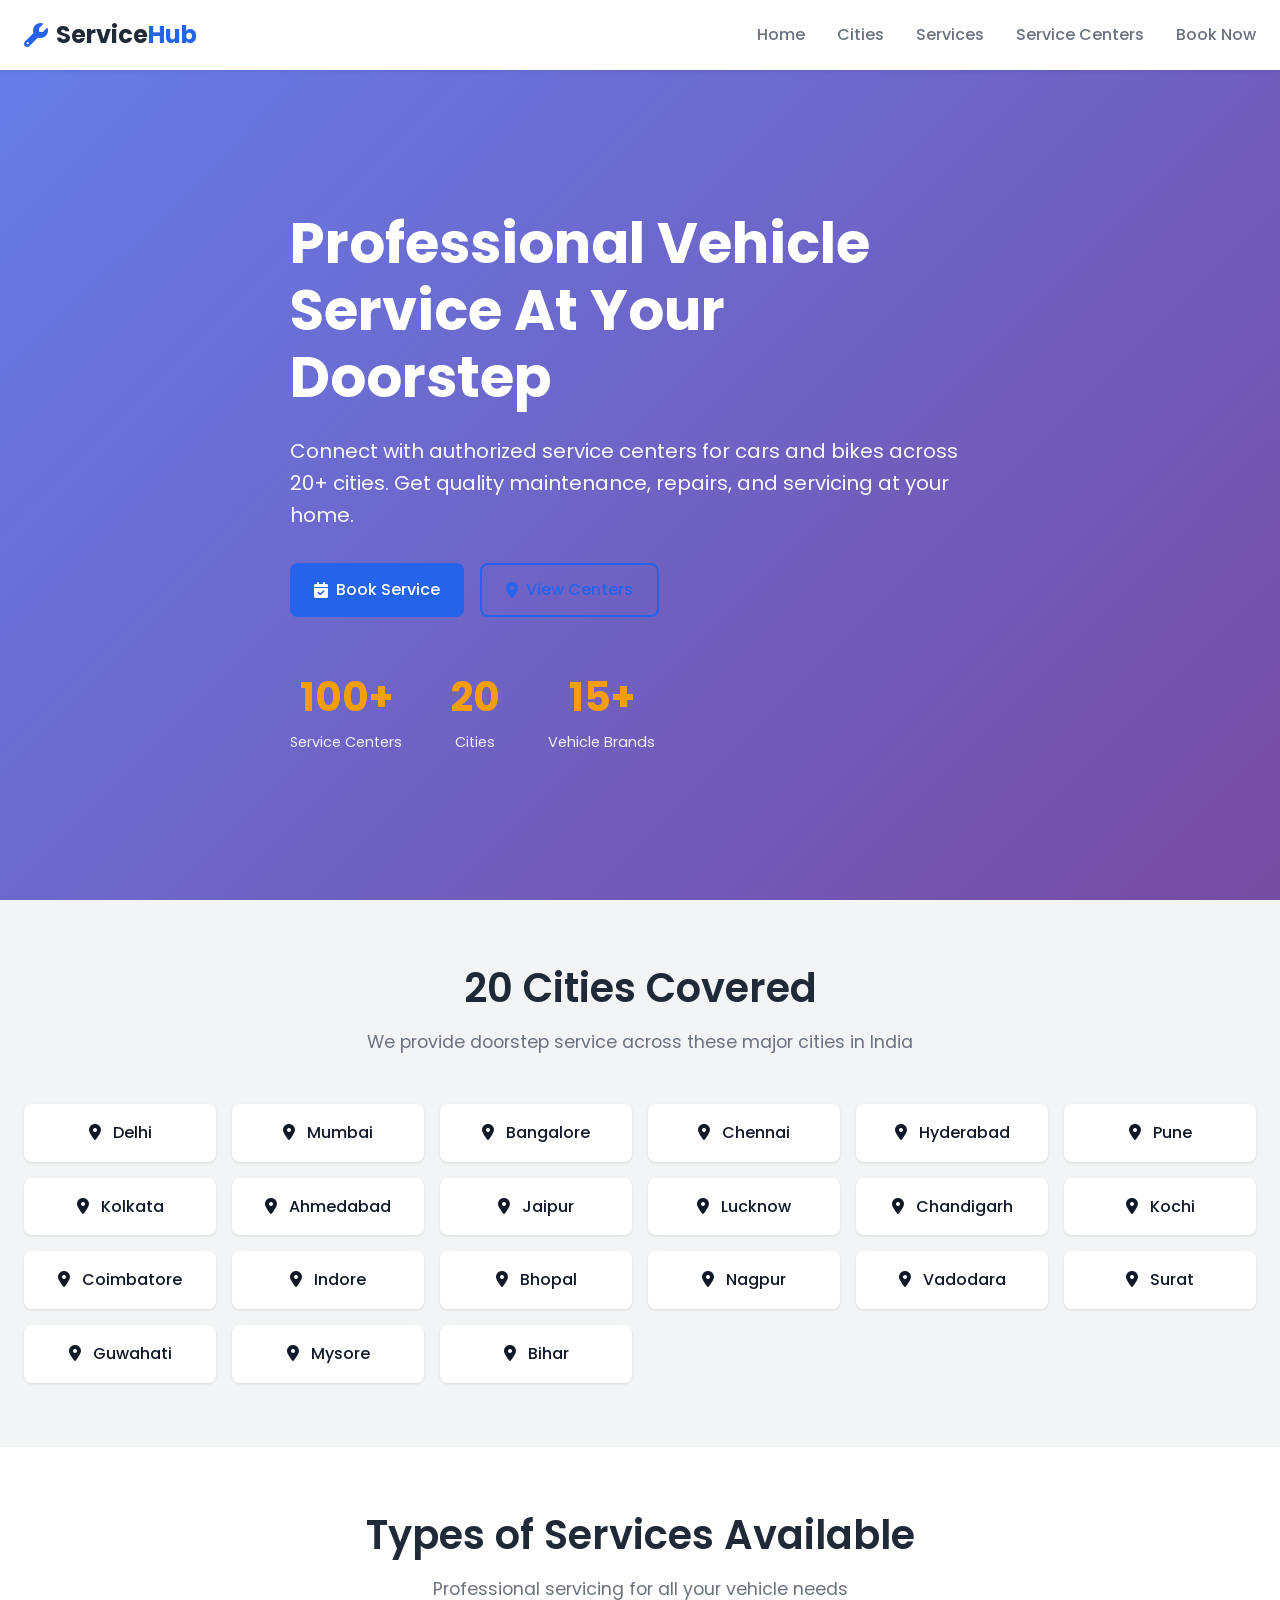
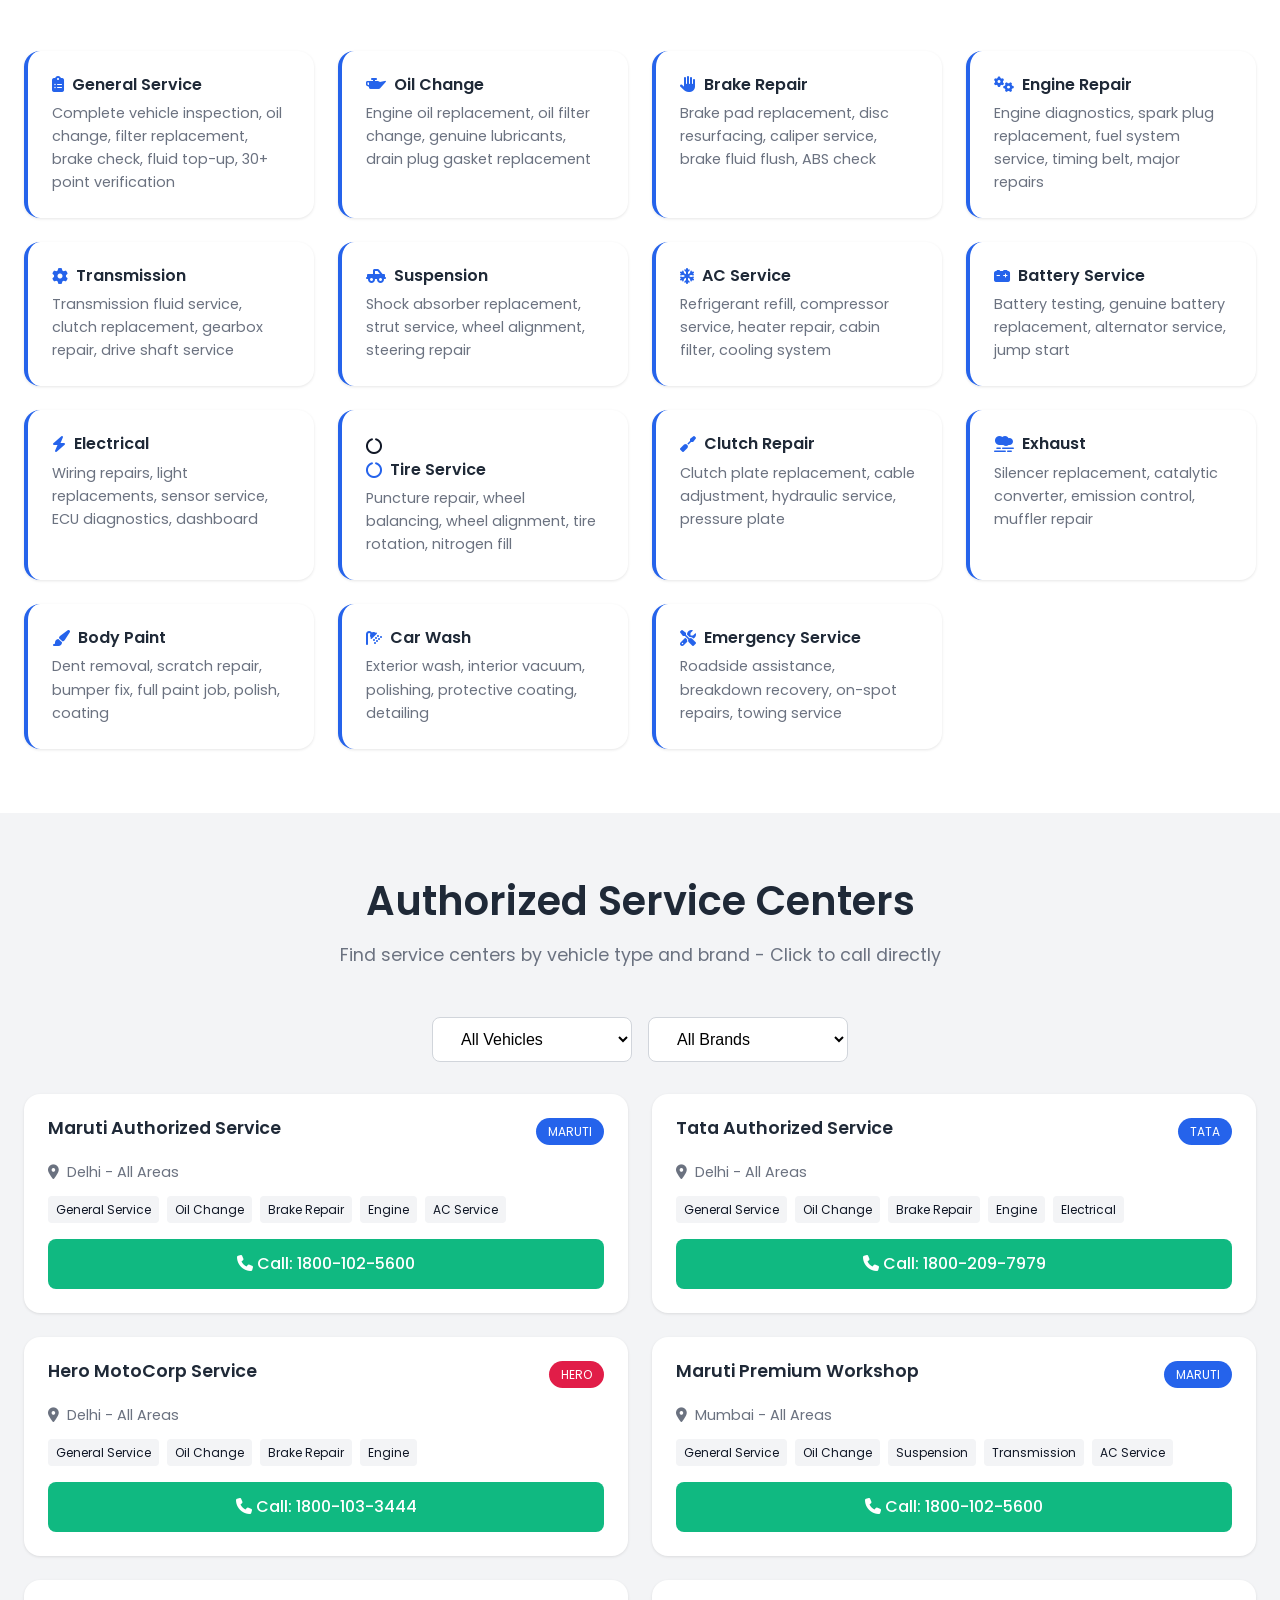
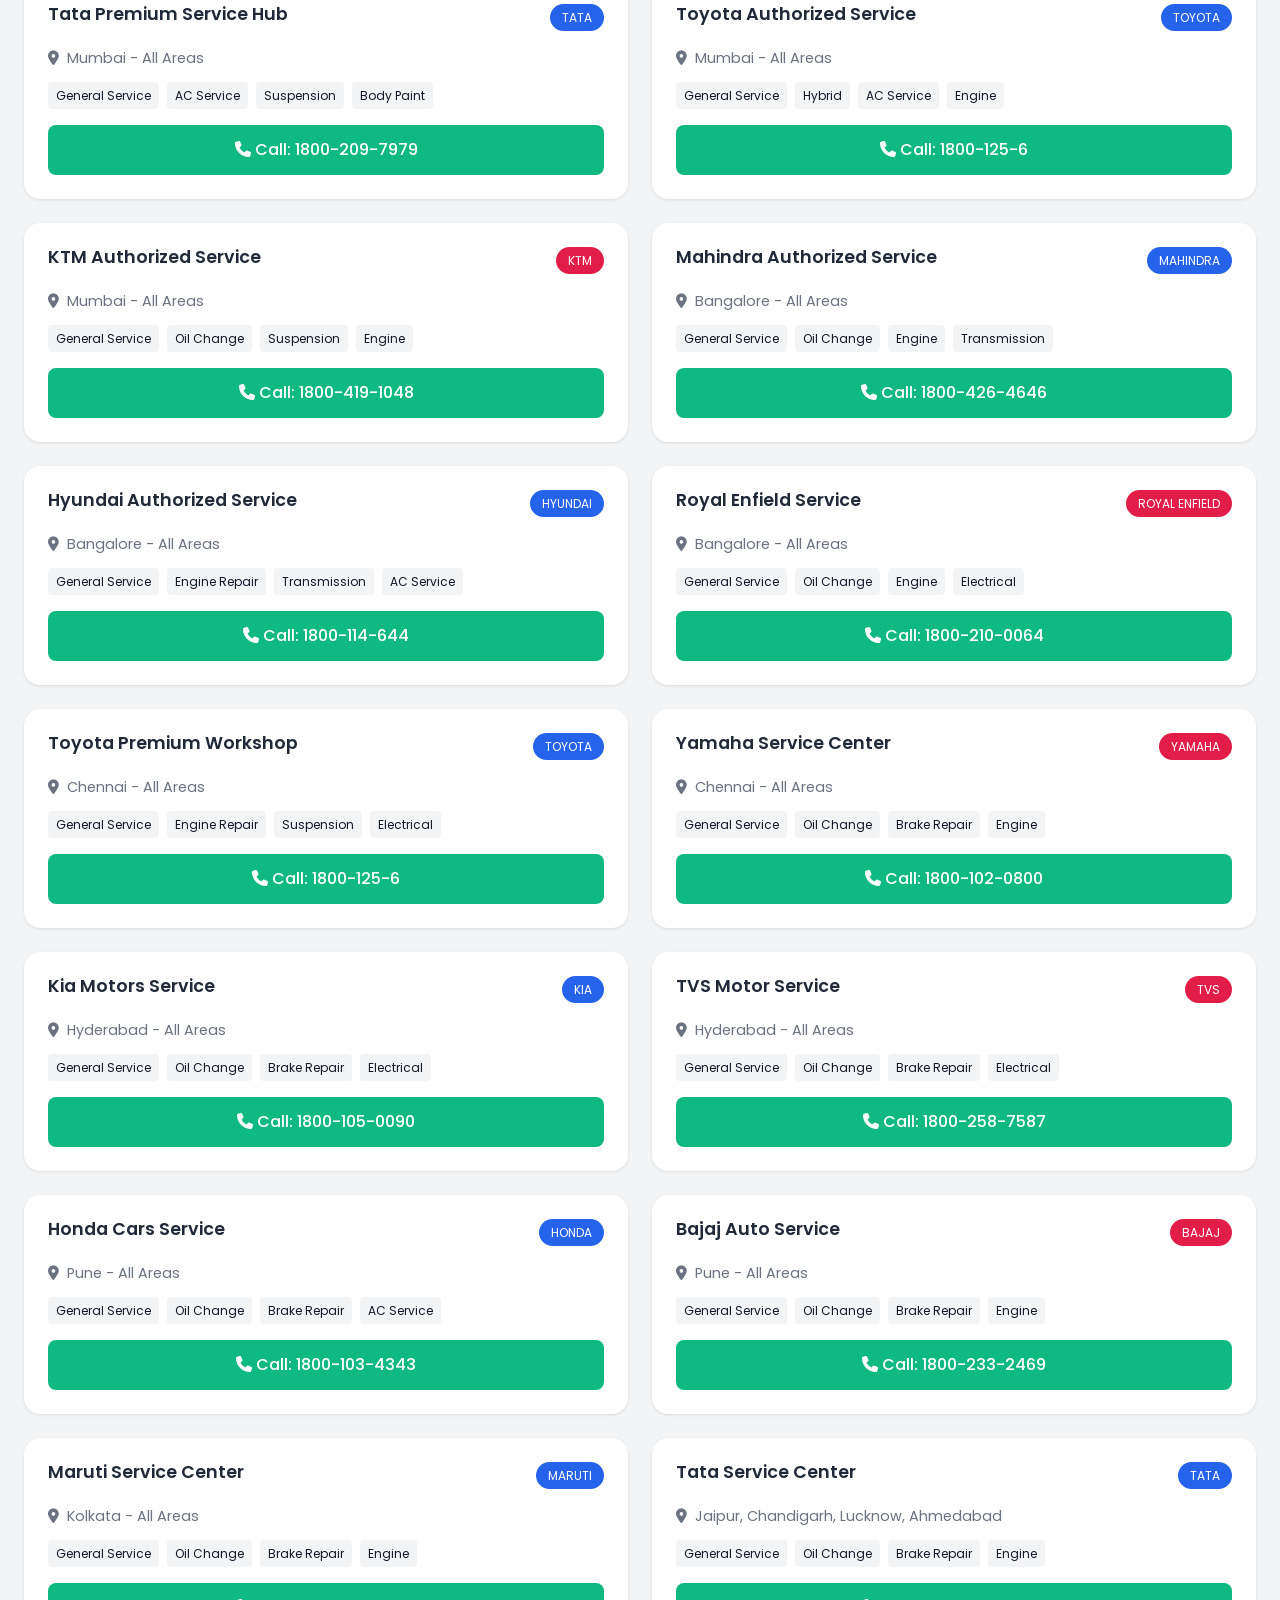
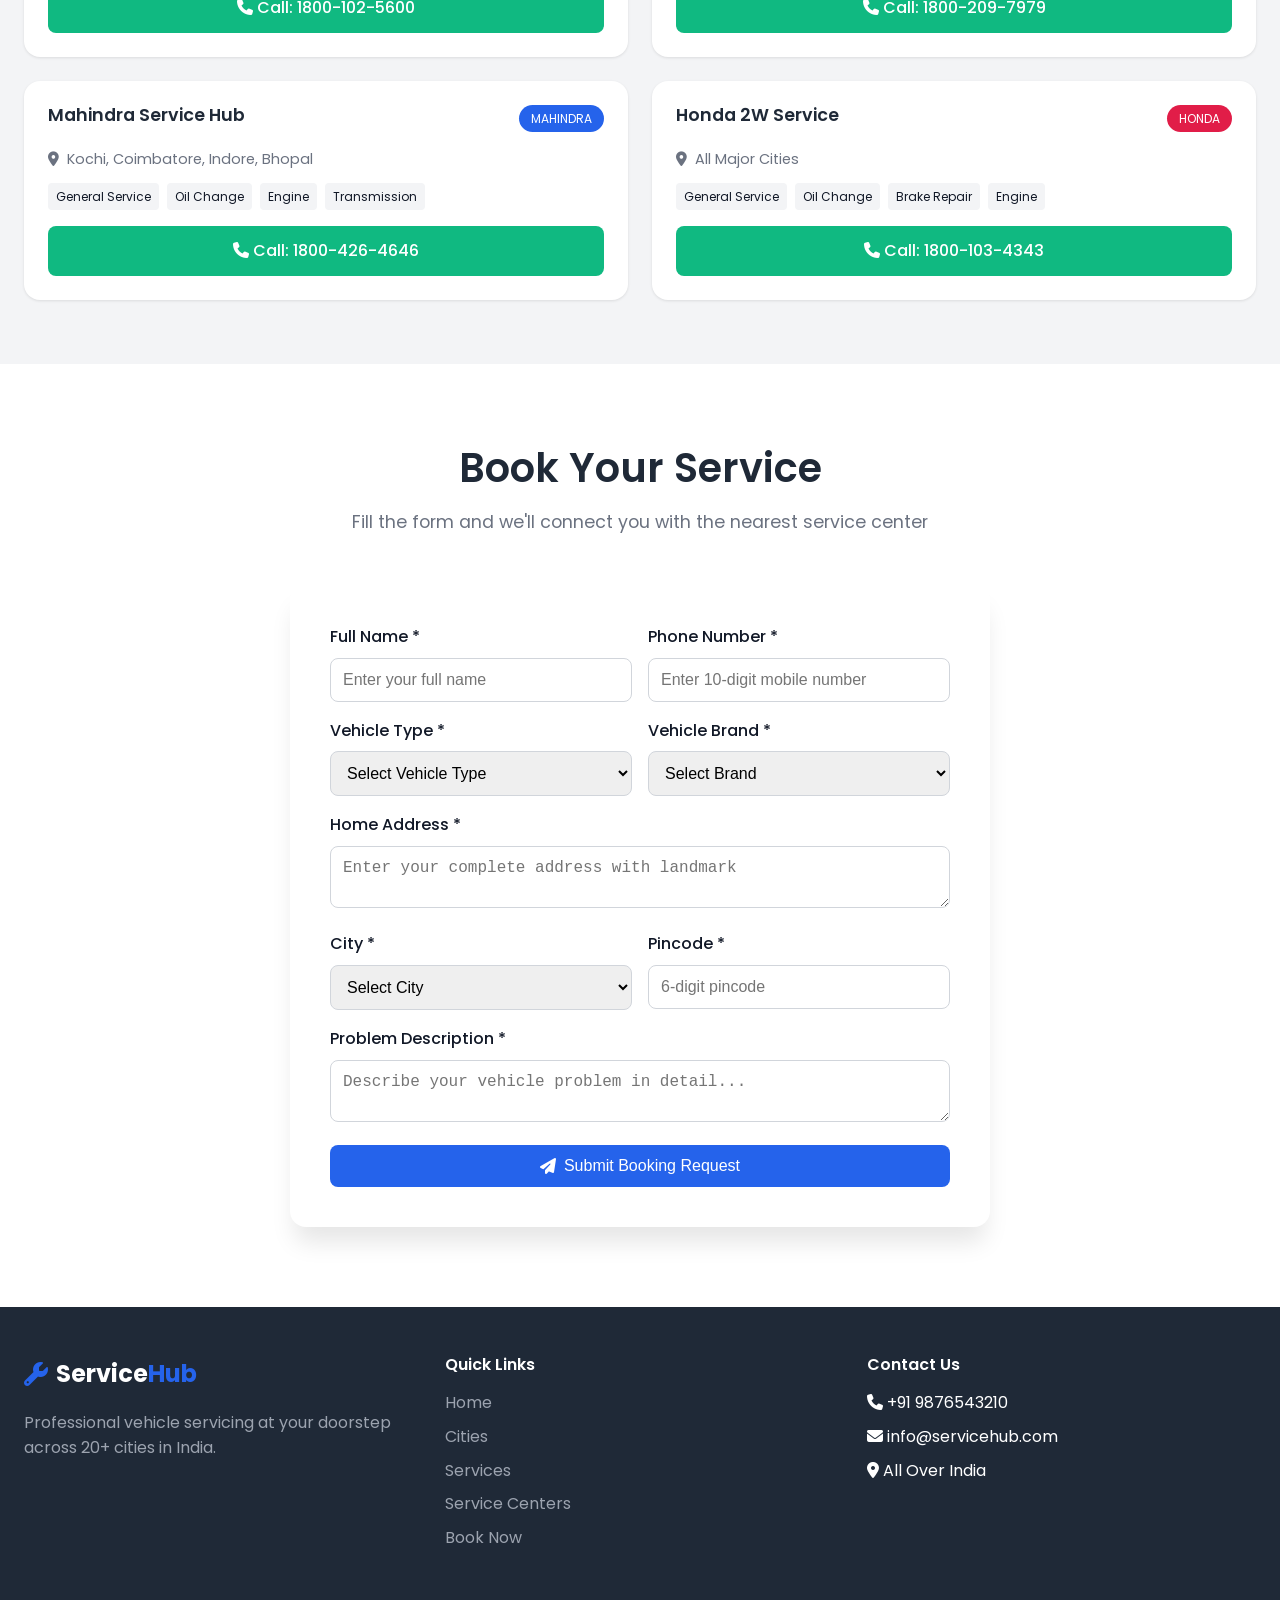
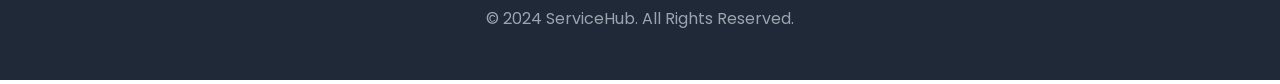
==== commit 62943fab: "Update print statement from 'Hello' to 'Goodbye'" ====
--- a/index.html
+++ b/index.html
@@ -200,7 +200,7 @@
                 <div class="city-tag"><i class="fas fa-map-marker-alt"></i> Surat</div>
                 <div class="city-tag"><i class="fas fa-map-marker-alt"></i> Guwahati</div>
 <div class="city-tag"><i class="fas fa-map-marker-alt"></i> Mysore</div>
-                <div class="city-tag"><i class="fas fa-map-marker-alt"></i> Darbhanga</div>
+                <div class="city-tag"><i class="fas fa-map-marker-alt"></i> Bihar</div>
             </div>
         </div>
     </section>
@@ -785,3 +785,4 @@
     </script>
 </body>
 </html>
+
